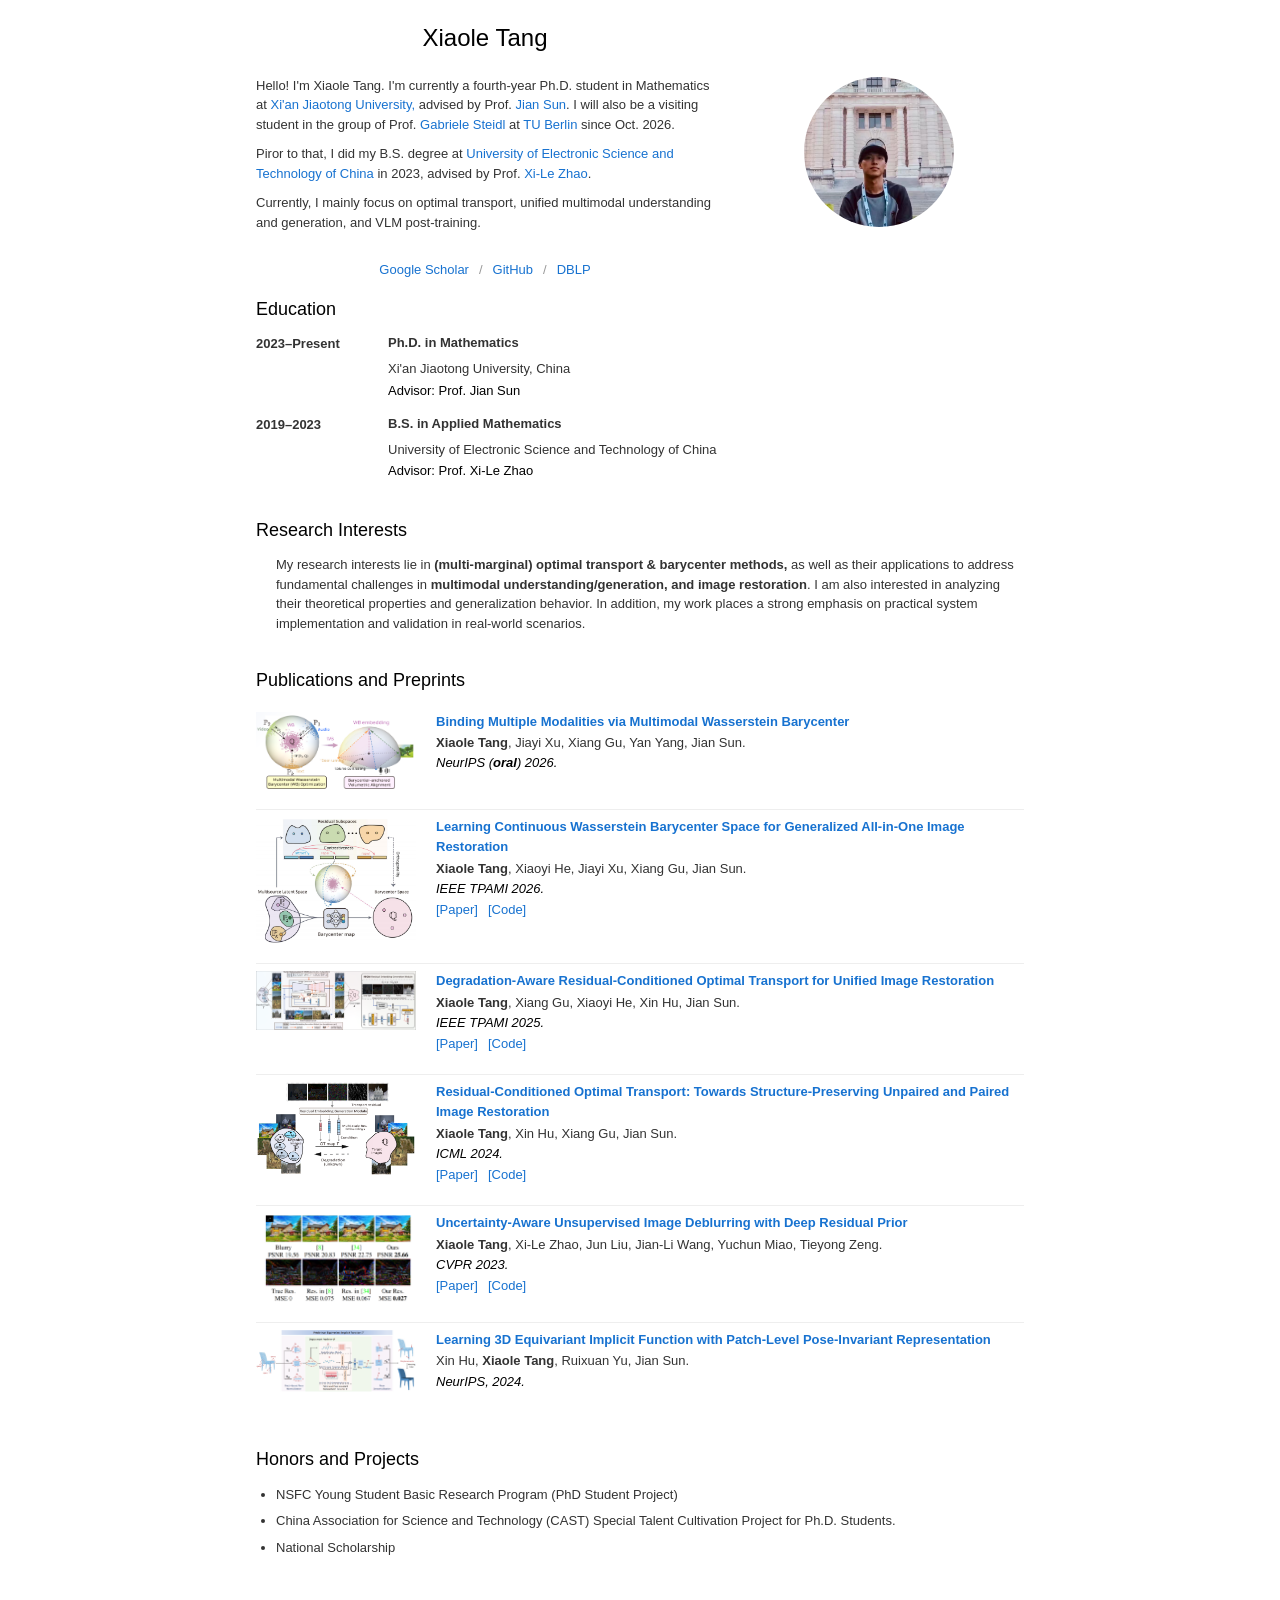
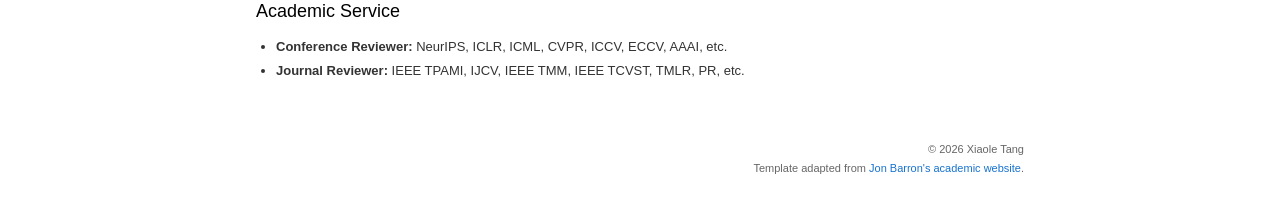
==== index.html @ a40a5c23 "Update index.html" ====
<!doctype html>
<html lang="en">
  <head>
    <meta charset="utf-8">
    <meta name="viewport" content="width=device-width, initial-scale=1">
    <meta name="author" content="Xiaole Tang">
    <meta name="description" content="Xiaole Tang is a Ph.D. student in Mathematics at Xi'an Jiaotong University, working on optimal transport, image restoration, and multimodal learning.">
    <title>Xiaole Tang</title>
    <link rel="stylesheet" href="stylesheet.css">
  </head>
  <body>
    <main class="page-shell">
<header class="hero">
  <div class="hero-content">
    <div class="profile-info">
      <h1>Xiaole Tang</h1>

<section class="bio" aria-label="Biography">
  <p>
    Hello! I'm Xiaole Tang. I'm currently a fourth-year Ph.D. student in Mathematics at
    <a href="https://en.xjtu.edu.cn/" target="_blank" rel="noreferrer">
      Xi'an Jiaotong University,
    </a>
    advised by Prof. <a href="https://gr.xjtu.edu.cn/jiansun/" target="_blank" rel="noreferrer">Jian Sun</a>.
    I will also be a visiting student in the group of Prof.
    <a href="https://www.tu.berlin/imageanalysis/ueber-uns/team/prof-dr-gabriele-steidl" target="_blank" rel="noreferrer">Gabriele Steidl</a>
    at <a href="https://www.tu.berlin/" target="_blank" rel="noreferrer">TU Berlin</a> since Oct. 2026.
  </p>

  <p>
    Piror to that, I did my B.S. degree at
    <a href="https://en.uestc.edu.cn/" target="_blank" rel="noreferrer">
      University of Electronic Science and Technology of China
    </a>
    in 2023, </a>
    advised by Prof. <a href="https://zhaoxile.github.io/" target="_blank" rel="noreferrer">Xi-Le Zhao</a>.
  </p>

  <p>
    Currently, I mainly focus on optimal transport, unified multimodal understanding and generation, and VLM post-training.
  </p>
</section>

      <nav class="profile-links" aria-label="Academic profiles">
        <a
          href="https://scholar.google.com/citations?hl=en&user=CwvKZ8QAAAAJ"
          target="_blank"
          rel="noreferrer"
        >Google Scholar</a>

        <a
          href="https://github.com/xl-tang3"
          target="_blank"
          rel="noreferrer"
        >GitHub</a>

        <a
          href="https://dblp.org/pid/331/0808"
          target="_blank"
          rel="noreferrer"
        >DBLP</a>
      </nav>
    </div>

    <img
      class="profile-photo"
      src="basic/tangxiaole.png"
      alt="Portrait of Xiaole Tang"
    >
  </div>
</header>

      <section aria-labelledby="education">
        <h2 id="education">Education</h2>
        <div class="timeline">
          <article class="timeline-item">
            <p class="timeline-date">2023–Present</p>
            <div>
              <h3>Ph.D. in Mathematics</h3>
              <p>Xi'an Jiaotong University, China</p>
              <p class="muted">Advisor: Prof. Jian Sun</p>
            </div>
          </article>
          <article class="timeline-item">
            <p class="timeline-date">2019–2023</p>
            <div>
              <h3>B.S. in Applied Mathematics</h3>
              <p>University of Electronic Science and Technology of China</p>
              <p class="muted">Advisor: Prof. Xi-Le Zhao</p>
            </div>
          </article>
        </div>
      </section>

      <section aria-labelledby="research-interests">
        <h2 id="research-interests">Research Interests</h2>
        <p class="interest-tags">
          My research interests lie in <strong>(multi-marginal) optimal transport & barycenter methods,</strong>
          as well as their applications to address fundamental challenges in <strong> multimodal understanding/generation, and image restoration</strong>. I am also interested in
          analyzing their theoretical properties and generalization behavior. In addition, my work places a
          strong emphasis on practical system implementation and validation in real-world scenarios.
        </p>
        <!-- <ul class="interest-tags">
          <li><strong>Multi-marignal Optimal Transport and Barycenters</strong></li>
          
          <li><strong>Scalable Multimodal Understanding and Generation</strong></li>

          <li><strong>Image Restoration</strong></li>
        </ul> -->
      </section>


<section aria-labelledby="publications">
  <h2 id="publications">Publications and Preprints</h2>

  <ol class="publication-list">

    <!-- Multimodal Wasserstein Barycenter -->
    <li class="publication-item">
      <div class="paper-thumbnail">
        <img
          src="images/barybind.png"
          alt="Binding Multiple Modalities via Multimodal Wasserstein Barycenter"
        >
      </div>

      <div class="paper-content">
        <p class="paper-title">
          Binding Multiple Modalities via Multimodal Wasserstein Barycenter
        </p>

        <p class="paper-authors">
          <strong>Xiaole Tang</strong>, Jiayi Xu, Xiang Gu, Yan Yang, Jian Sun.
        </p>

        <p class="venue">NeurIPS (<strong>oral</strong>) 2026.</p>

        <!--
        <p class="venue">
          Advances in Neural Information Processing Systems (NeurIPS), 2026.
        </p>
        -->
      </div>
    </li>

    <!-- BaryIR -->
    <li class="publication-item">
      <div class="paper-thumbnail">
        <img
          src="images/baryir.png"
          alt="Learning Continuous Wasserstein Barycenter Space"
        >
      </div>

      <div class="paper-content">
        <p class="paper-title">
          Learning Continuous Wasserstein Barycenter Space for Generalized
          All-in-One Image Restoration
        </p>

        <p class="paper-authors">
          <strong>Xiaole Tang</strong>, Xiaoyi He, Jiayi Xu, Xiang Gu, Jian Sun.
        </p>

        <p class="venue">
          IEEE TPAMI 2026.
        </p>

        <p class="paper-links">
          <a
            href="https://doi.org/10.1109/TPAMI.2026.3669121"
            target="_blank"
            rel="noreferrer"
          >[Paper]</a>

          <a
            href="https://github.com/xl-tang3/BaryIR"
            target="_blank"
            rel="noreferrer"
          >[Code]</a>
        </p>
      </div>
    </li>

    <!-- DA-RCOT -->
    <li class="publication-item">
      <div class="paper-thumbnail">
        <img
          src="images/darcot.png"
          alt="Degradation-Aware Residual-Conditioned Optimal Transport"
        >
      </div>

      <div class="paper-content">
        <p class="paper-title">
          Degradation-Aware Residual-Conditioned Optimal Transport for Unified
          Image Restoration
        </p>

        <p class="paper-authors">
          <strong>Xiaole Tang</strong>, Xiang Gu, Xiaoyi He, Xin Hu, Jian Sun.
        </p>

        <p class="venue">
          IEEE TPAMI 2025.
        </p>

        <p class="paper-links">
          <a
            href="https://doi.org/10.1109/TPAMI.2025.3562211"
            target="_blank"
            rel="noreferrer"
          >[Paper]</a>

          <a
            href="https://github.com/xl-tang3/DA-RCOT"
            target="_blank"
            rel="noreferrer"
          >[Code]</a>
        </p>
      </div>
    </li>

    <!-- RCOT -->
    <li class="publication-item">
      <div class="paper-thumbnail">
        <img
          src="images/RCOT.png"
          alt="Residual-Conditioned Optimal Transport"
        >
      </div>

      <div class="paper-content">
        <p class="paper-title">
          Residual-Conditioned Optimal Transport: Towards Structure-Preserving
          Unpaired and Paired Image Restoration
        </p>

        <p class="paper-authors">
          <strong>Xiaole Tang</strong>, Xin Hu, Xiang Gu, Jian Sun.
        </p>

        <p class="venue">
          ICML 2024.
        </p>

        <p class="paper-links">
          <a
            href="https://proceedings.mlr.press/v235/tang24d.html"
            target="_blank"
            rel="noreferrer"
          >[Paper]</a>

          <a
            href="https://github.com/xl-tang3/RCOT"
            target="_blank"
            rel="noreferrer"
          >[Code]</a>
        </p>
      </div>
    </li>

    <!-- UAUDeblur -->
    <li class="publication-item">
      <div class="paper-thumbnail">
        <img
          src="images/uaudeblur.png"
          alt="Uncertainty-Aware Unsupervised Image Deblurring"
        >
      </div>

      <div class="paper-content">
        <p class="paper-title">
          Uncertainty-Aware Unsupervised Image Deblurring with Deep Residual
          Prior
        </p>

        <p class="paper-authors">
          <strong>Xiaole Tang</strong>, Xi-Le Zhao, Jun Liu, Jian-Li Wang,
          Yuchun Miao, Tieyong Zeng.
        </p>

        <p class="venue">
          CVPR 2023.
        </p>

        <p class="paper-links">
          <a
            href="https://openaccess.thecvf.com/content/CVPR2023/html/Tang_Uncertainty-Aware_Unsupervised_Image_Deblurring_With_Deep_Residual_Prior_CVPR_2023_paper.html"
            target="_blank"
            rel="noreferrer"
          >[Paper]</a>

          <a
            href="https://github.com/xl-tang3/UAUDeblur"
            target="_blank"
            rel="noreferrer"
          >[Code]</a>
        </p>
      </div>
    </li>

    <!-- 3D Equivariant Implicit Function -->
    <li class="publication-item">
      <div class="paper-thumbnail">
        <img
          src="images/eqif.png"
          alt="Learning 3D Equivariant Implicit Function"
        >
      </div>

      <div class="paper-content">
        <p class="paper-title">
          Learning 3D Equivariant Implicit Function with Patch-Level
          Pose-Invariant Representation
        </p>

        <p class="paper-authors">
          Xin Hu, <strong>Xiaole Tang</strong>, Ruixuan Yu, Jian Sun.
        </p>

        <p class="venue">
          NeurIPS, 2024.
        </p>
      </div>
    </li>

  </ol>
</section>

      <section aria-labelledby="honors-projects">
        <h2 id="honors-projects">Honors and Projects</h2>
        <ul class="feature-list">
          <li>NSFC Young Student Basic Research Program (PhD Student Project)</li>
          <li>China Association for Science and Technology (CAST) Special Talent Cultivation Project for Ph.D. Students.</li>
          <li>National Scholarship</li>
        </ul>
      </section>
      
      <section aria-labelledby="academic-service">
  <h2 id="academic-service">Academic Service</h2>
<ul class="service-list">
  <li>
    <strong>Conference Reviewer:</strong>
     NeurIPS, ICLR, ICML, CVPR, ICCV, ECCV, AAAI, etc.
  </li>

  <li>
    <strong>Journal Reviewer:</strong>
    IEEE TPAMI, IJCV, IEEE TMM, IEEE TCVST, TMLR, PR, etc.
  </li>
</ul>
</section>

      <footer>
        <p>© 2026 Xiaole Tang</p>
        <p>Template adapted from <a href="https://jonbarron.info/" target="_blank" rel="noreferrer">Jon Barron's academic website</a>.</p>
      </footer>
    </main>
  </body>
</html>
---- stylesheet.css ----
:root {
  --text: #333333;
  --muted: #666666;
  --link: #1772d0;
  --link-hover: #f09228;
  --paper: #ffffff;
}

* {
  box-sizing: border-box;
}

body {
  margin: 0;
  color: var(--text);
  background: var(--paper);
  font-family: Arial, Helvetica, sans-serif;
  font-size: 14px;
  line-height: 1.5;
}

a {
  color: var(--link);
  text-decoration: none;
}

a:hover,
a:focus-visible {
  color: var(--link-hover);
}

.page-shell {
  width: 100%;
  max-width: 800px;
  margin: 0 auto;
  padding: 24px 16px 16px;
}

.bio {
  font-family: Arial, Helvetica, sans-serif;
  font-size: 13px;
  line-height: 1.5;
  text-align: left;
}

.bio p {
  margin-bottom: 10px;
}

.hero-content {
  display: grid;
  grid-template-columns: minmax(0, 1fr) 300px;
  align-items: center;
  gap: 10px;
}

.profile-info {
  text-align: center;
}

.profile-photo {
  display: block;
  width: 150px;
  height: 150px;
  margin-left: 80px;
  object-fit: cover;
  object-position: center;
  border-radius: 503px;
  gap: 50px;
}

h1,
h2,
h3,
p {
  margin-top: 0;
}

h1 {
  margin-bottom: 5px;
  color: #000000;
  font-family: Arial, Helvetica, sans-serif;
  font-size: 24px;
  font-weight: 400;
  line-height: 1.2;
}

h2 {
  margin-bottom: 13px;
  color: #000000;
  font-size: 18px;
  font-weight: 400;
  line-height: 1.3;
}

h3 {
  margin-bottom: 6px;
  font-size: 13px;
  line-height: 1.45;
}

.affiliation {
  margin-bottom: 14px;
  color: var(--text);
  font-size: 14px;
}

.profile-links {
  display: flex;
  flex-wrap: wrap;
  font-size: 13px;
  justify-content: center;
  gap: 0;
}

.profile-links a {
  display: inline-flex;
  align-items: center;
}

.profile-links a:not(:last-child)::after {
  content: "/";
  margin: 0 10px;
  color: #999999;
}

section {
  padding: 18px 0;
}

.timeline {
  display: grid;
  font-size: 13px;
  gap: 13px;
}

.timeline-item {
  display: grid;
  grid-template-columns: 118px 1fr;
  gap: 14px;
}

.timeline-item p {
  margin-bottom: 2px;
}

.timeline-date {
  color: var(--text);
  font-weight: 700;
}

.muted,
.section-heading p,
.venue {
  color: #000000;
}

/* Research Interests：每个研究方向单独一行 */
.interest-tags {
  display: block;
  margin: 8px 0 0;
  font-size: 13px;
  padding-left: 20px;
}

.interest-tags li {
  margin: 5px 0;
  padding: 0;
}

/* Honors and Projects */
.feature-list {
  margin: 0;
  font-size: 13px;
  padding-left: 20px;
}

.feature-list li {
  margin: 7px 0;
}

/* Publications 标题区域 */
.section-heading {
  display: flex;
  align-items: baseline;
  justify-content: space-between;
  gap: 20px;
}

.section-heading h2,
.section-heading p {
  margin-bottom: 13px;
}

.section-heading p {
  font-size: 13px;
}

.publication-item {
  display: grid;
  grid-template-columns: 160px minmax(0, 1fr);
  align-items: start;
  gap: 20px;
}

.paper-thumbnail img {
  display: block;
  width: 100%;
  height: 100%;
  object-fit: cover;
  border-radius: 0px;
}

.paper-content {
  min-width: 0;
}

.publication-group {
  margin: 14px 0 6px;
  color: #000000;
  font-size: 8px;
  font-weight: 400;
}

/* 论文列表 */
.publication-list {
  margin: 0;
  padding: 0;
  list-style: none;
}

/* 每篇论文之间的间距和分隔线 */
.publication-list li {
  margin-bottom: 1px;
  padding: 6px 0 20px;
  border-bottom: 1px solid #eeeeee;
}

.publication-list li:last-child {
  margin-bottom: 0;
  border-bottom: none;
}

.publication-list p {
  margin: 0;
  line-height: 1.55;
}

.publication-list .paper-title {
  margin-bottom: 1.5px;
}

.paper-title {
  color: var(--link);
  font-size: 13px;
  font-weight: 700;
  line-height: 1.45;
}

.paper-authors {
  margin: 0;
  line-height: 1.25;
  font-size: 13px;
}

.venue {
  font-style: italic;
  font-size: 13px;

}

.paper-links {
  display: flex;
  flex-wrap: wrap;
  gap: 10px;
  font-size: 13px;
  padding-top: 1px;
}

/* Academic Service */
.service-list {
  font-size: 13px;
  margin: 5px 0 18px;
  padding-left: 20px;
}

.service-list li {
  font-size: 13px;
  margin: 5px 0;
}

/* 页脚 */
footer {
  padding: 24px 0 8px;
  color: var(--muted);
  font-size: 11px;
  text-align: right;
}

footer p {
  margin-bottom: 3px;
}

/* 手机端 */
@media (max-width: 600px) {
  .page-shell {
    padding: 16px 18px;
  }

  .hero {
    padding-top: 18px;
  }

  .hero-content {
    grid-template-columns: 1fr;
    gap: 18px;
  }

  .profile-info {
    text-align: left;
  }

  .profile-photo {
    width: 170px;
    height: 170px;
    margin: 0 auto;
  }

  .timeline-item {
    grid-template-columns: 1fr;
    gap: 1px;
  }

  .section-heading {
    display: block;
  }

  .section-heading p {
    margin-top: -7px;
  }
}
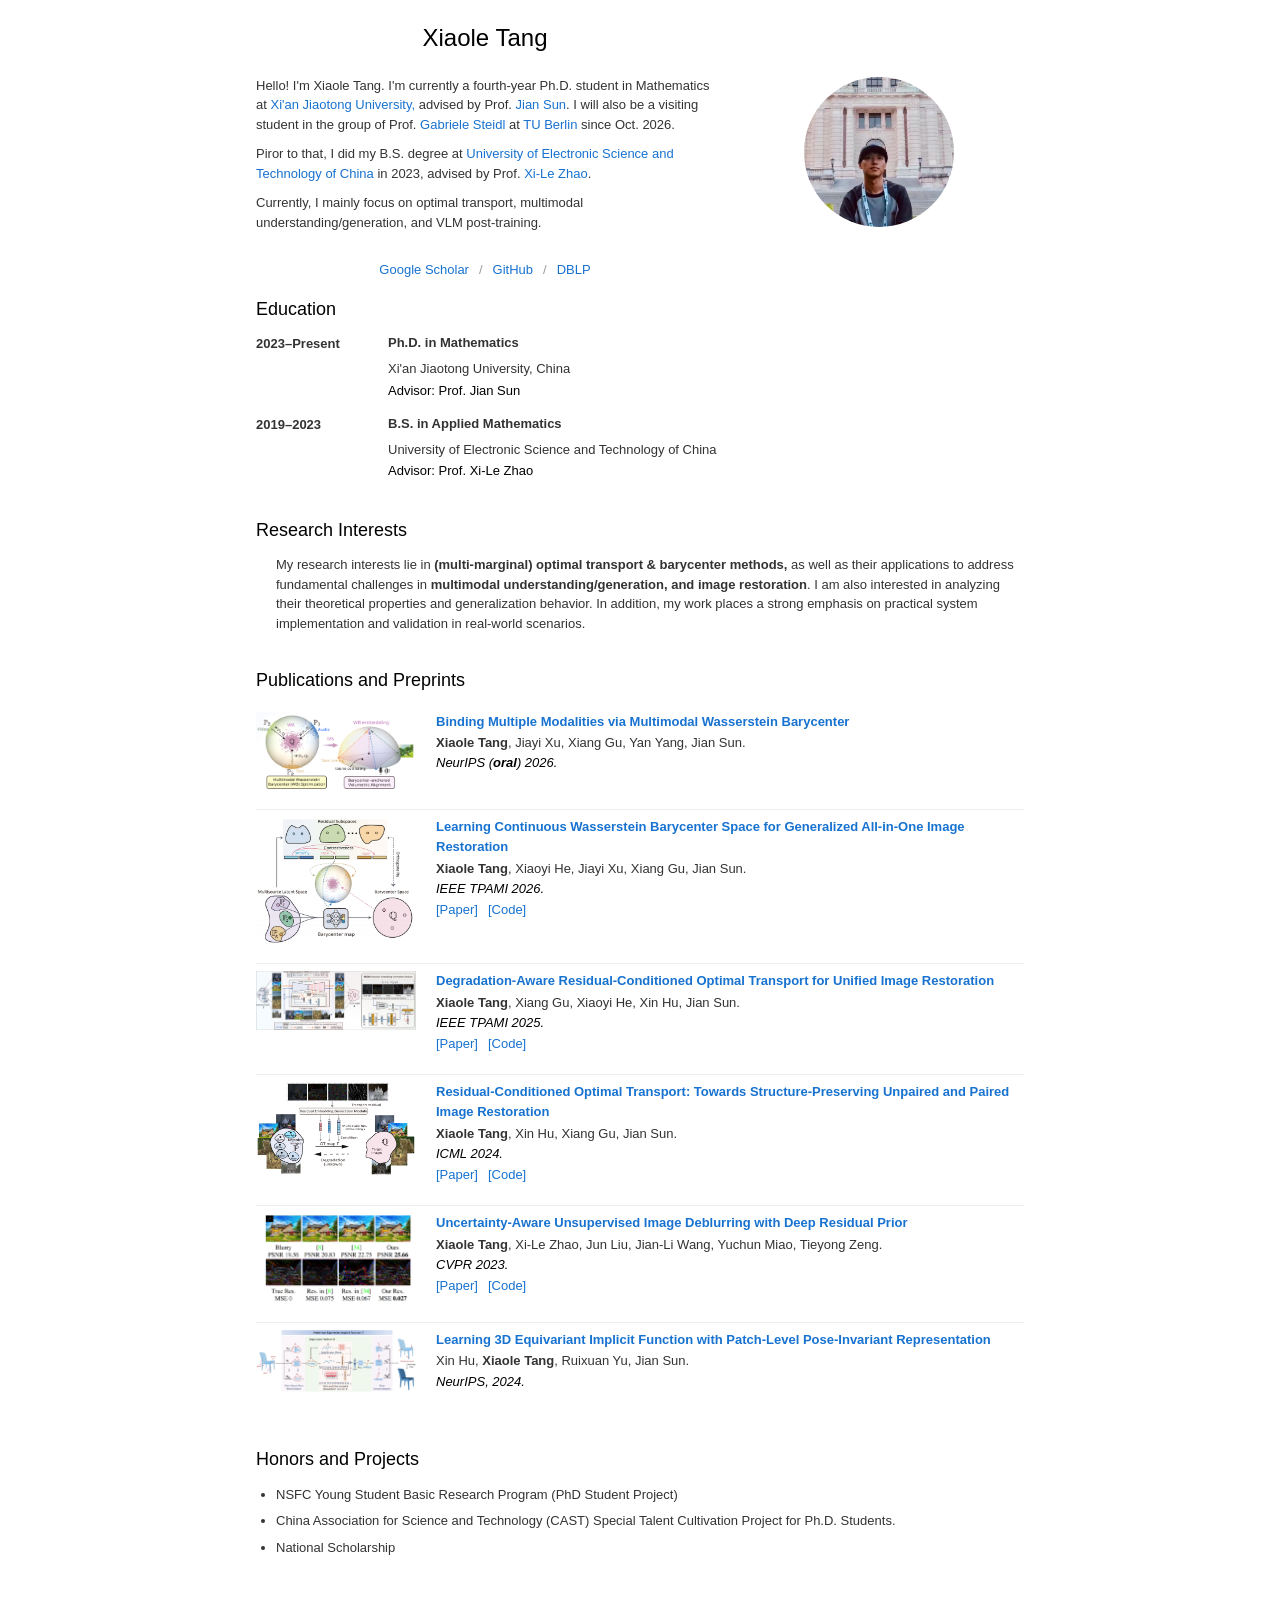
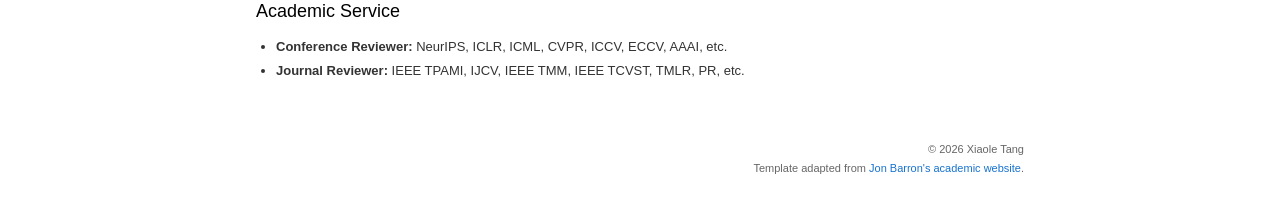
==== commit 7a5e072c: "Update index.html" ====
--- a/index.html
+++ b/index.html
@@ -37,7 +37,7 @@
   </p>
 
   <p>
-    Currently, I mainly focus on optimal transport, unified multimodal understanding and generation, and VLM post-training.
+    Currently, I mainly focus on optimal transport, multimodal understanding/generation, and VLM post-training.
   </p>
 </section>
 
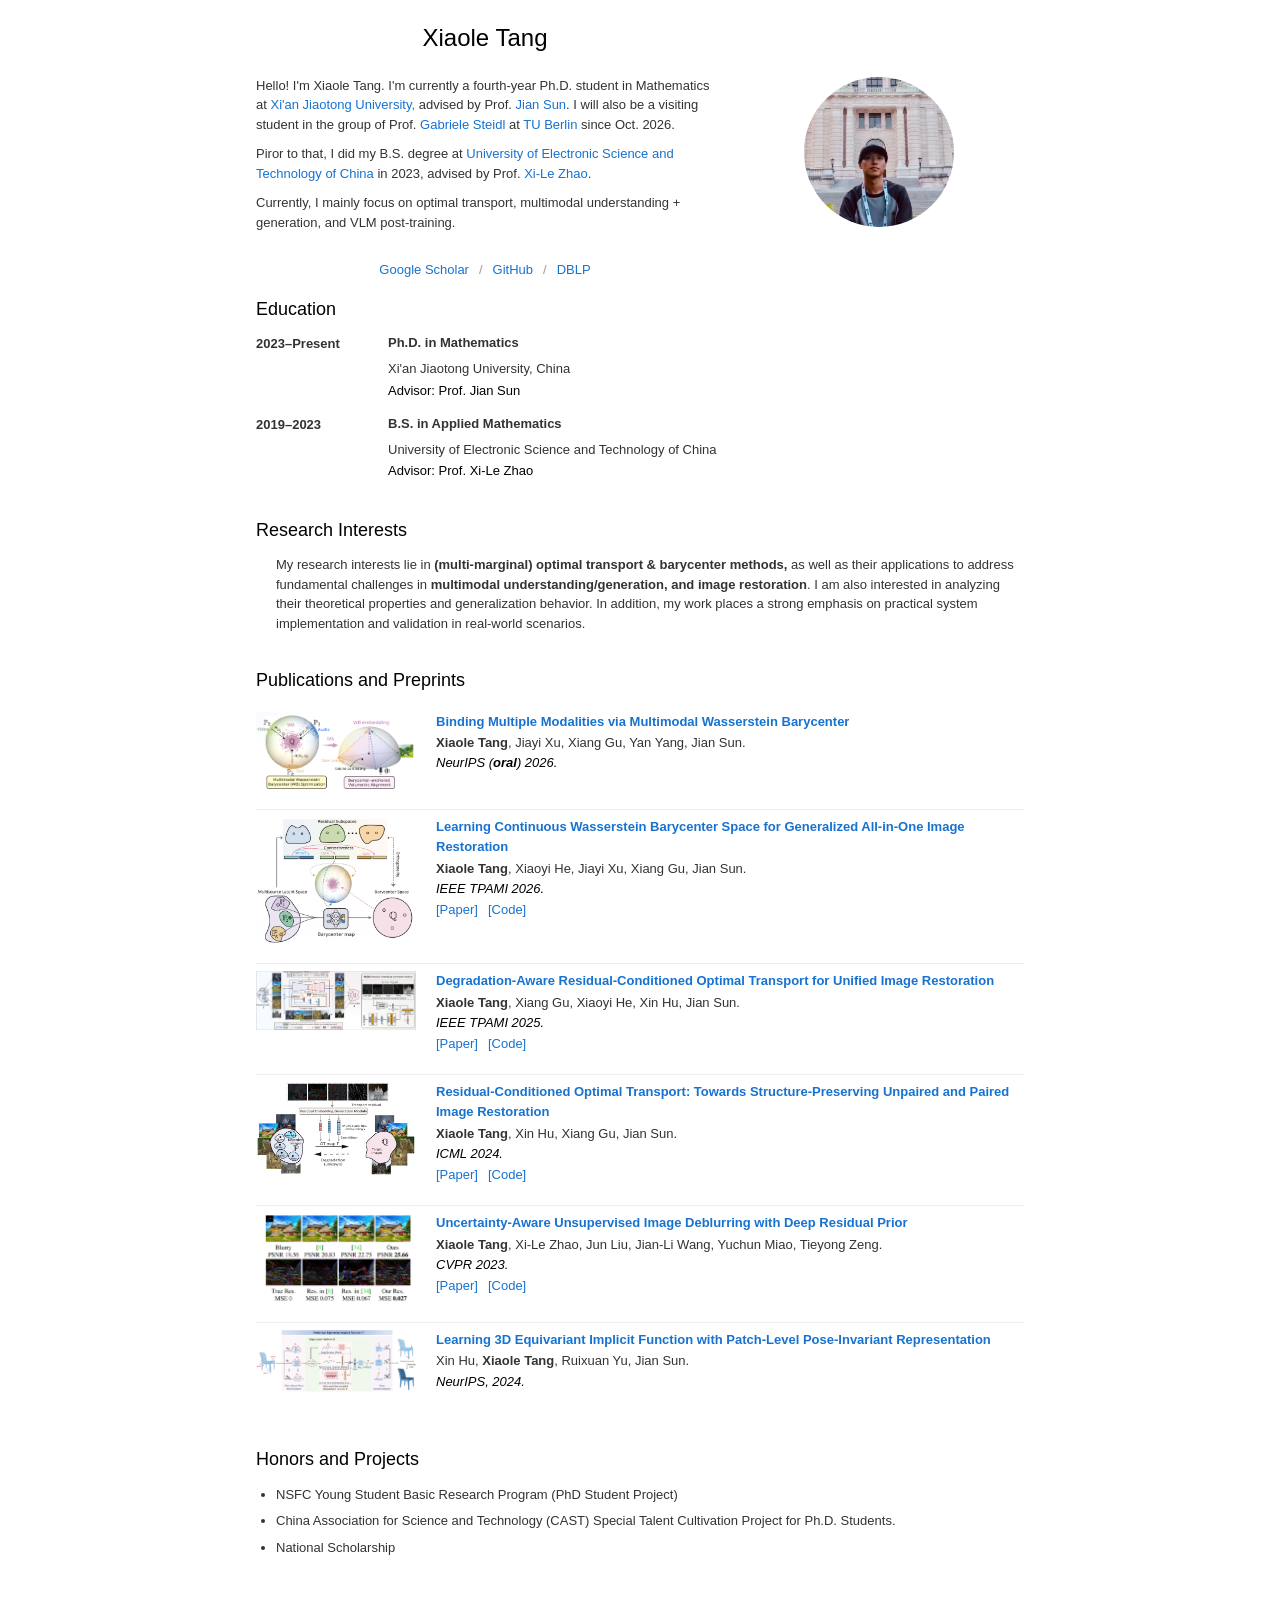
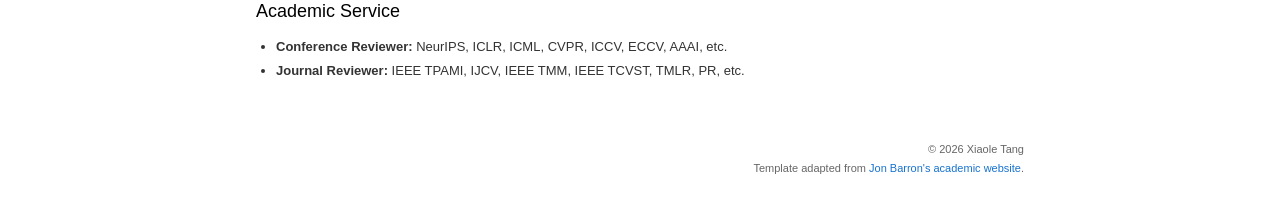
==== commit 7597459d: "Update index.html" ====
--- a/index.html
+++ b/index.html
@@ -37,7 +37,7 @@
   </p>
 
   <p>
-    Currently, I mainly focus on optimal transport, multimodal understanding/generation, and VLM post-training.
+    Currently, I mainly focus on optimal transport, multimodal understanding + generation, and VLM post-training.
   </p>
 </section>
 
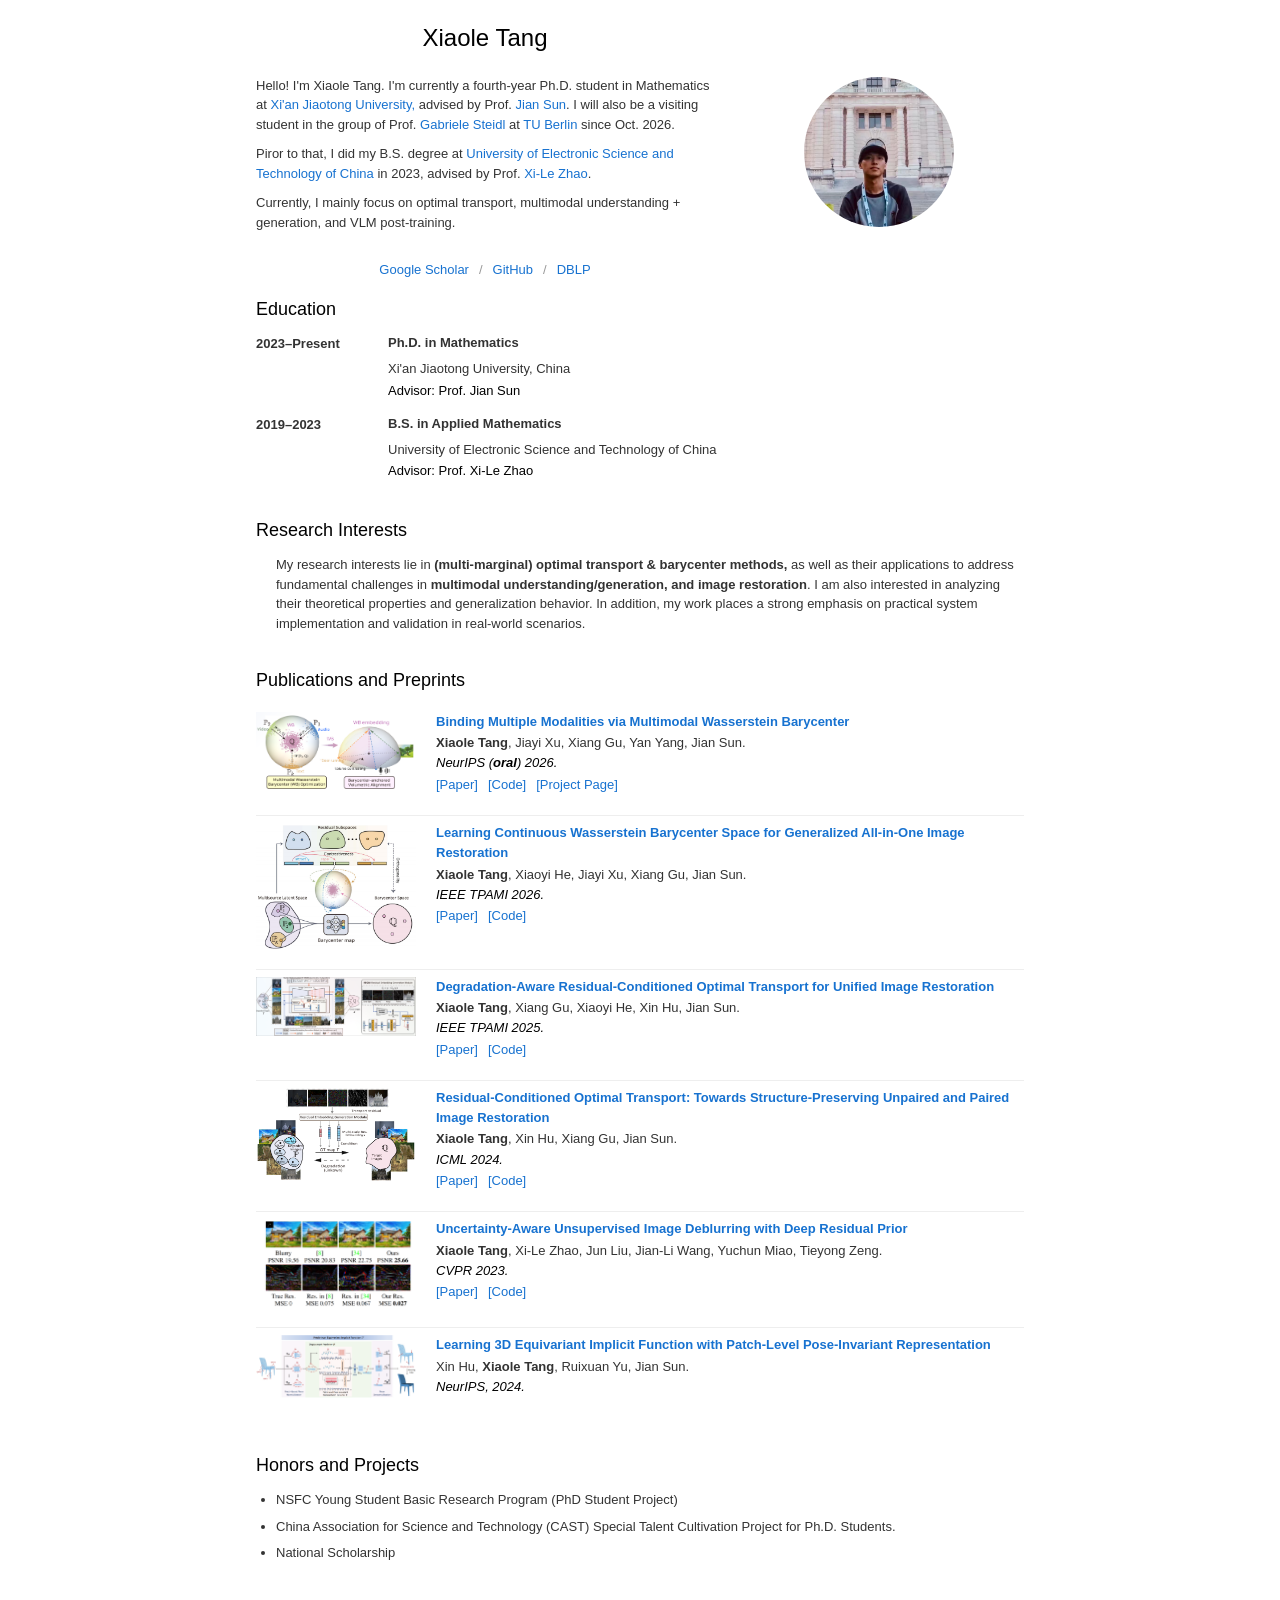
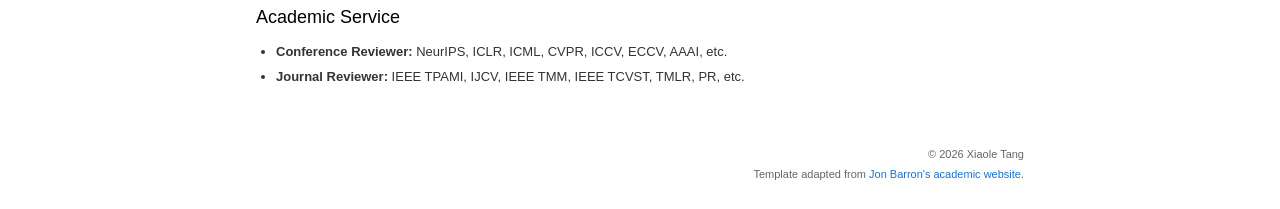
==== commit 4492ebe5: "Update index.html" ====
--- a/index.html
+++ b/index.html
@@ -140,6 +140,26 @@
           Advances in Neural Information Processing Systems (NeurIPS), 2026.
         </p>
         -->
+        <p class="paper-links">
+          <a
+            href="https://xl-tang3.github.io/BaryBind/assets/paper.pdf"
+            target="_blank"
+            rel="noreferrer"
+          >[Paper]</a>
+
+          <a
+            href="https://github.com/xl-tang3/BaryBind"
+            target="_blank"
+            rel="noreferrer"
+          >[Code]</a>
+
+          <a
+            href="https://xl-tang3.github.io/BaryBind/"
+            target="_blank"
+            rel="noreferrer"
+          >[Project Page]</a>
+        </p>
+        
       </div>
     </li>
 
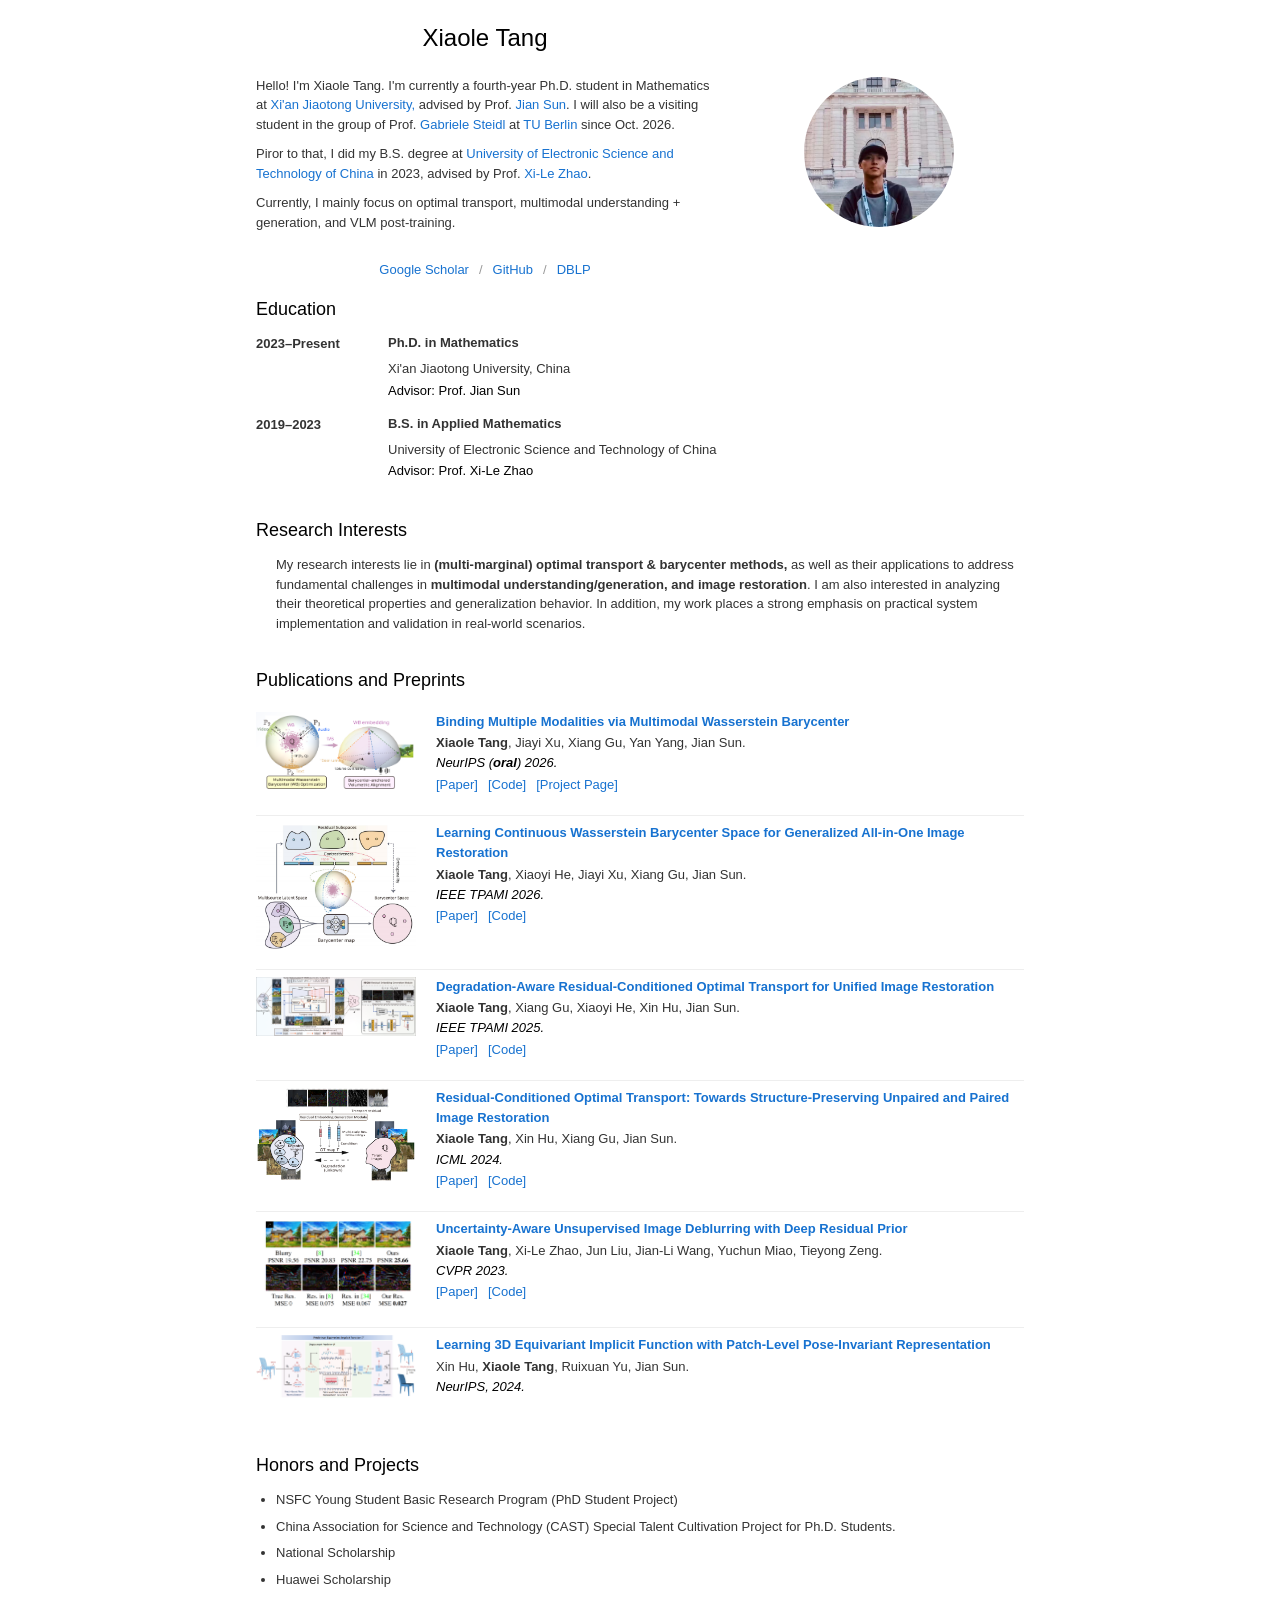
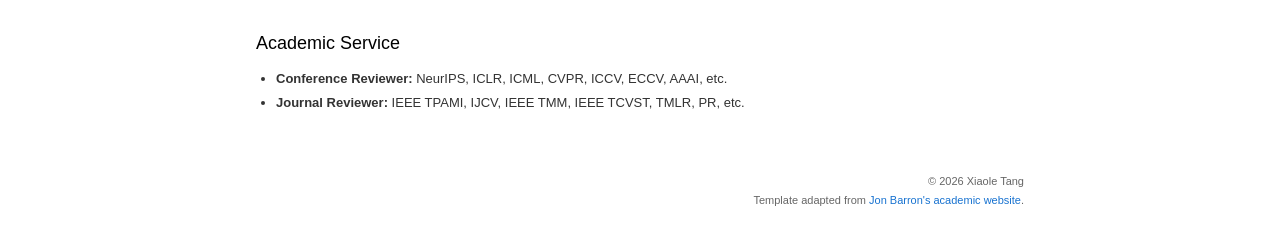
==== commit 7db19157: "Update index.html" ====
--- a/index.html
+++ b/index.html
@@ -142,7 +142,7 @@
         -->
         <p class="paper-links">
           <a
-            href="https://xl-tang3.github.io/BaryBind/assets/paper.pdf"
+            href="https://arxiv.org/abs/2609.33800"
             target="_blank"
             rel="noreferrer"
           >[Paper]</a>
@@ -354,6 +354,7 @@
           <li>NSFC Young Student Basic Research Program (PhD Student Project)</li>
           <li>China Association for Science and Technology (CAST) Special Talent Cultivation Project for Ph.D. Students.</li>
           <li>National Scholarship</li>
+            <li>Huawei Scholarship</li>
         </ul>
       </section>
       
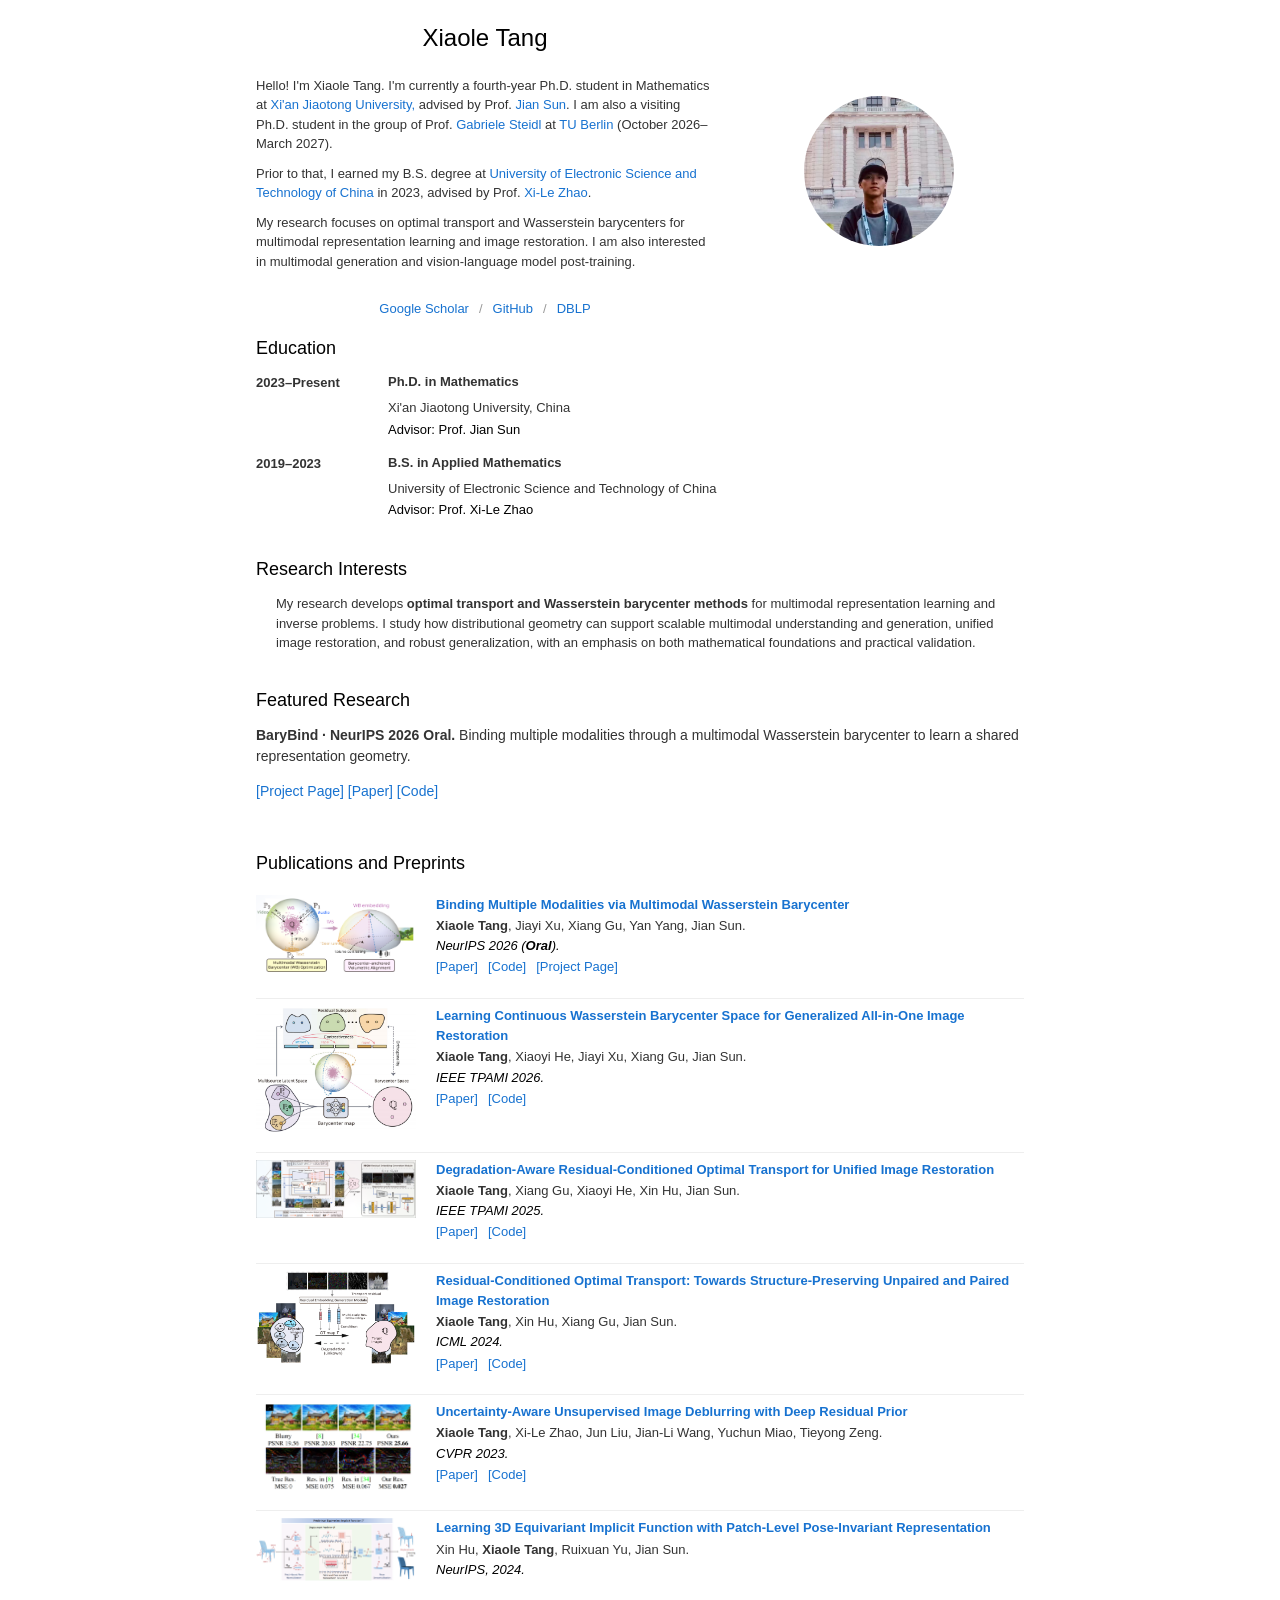
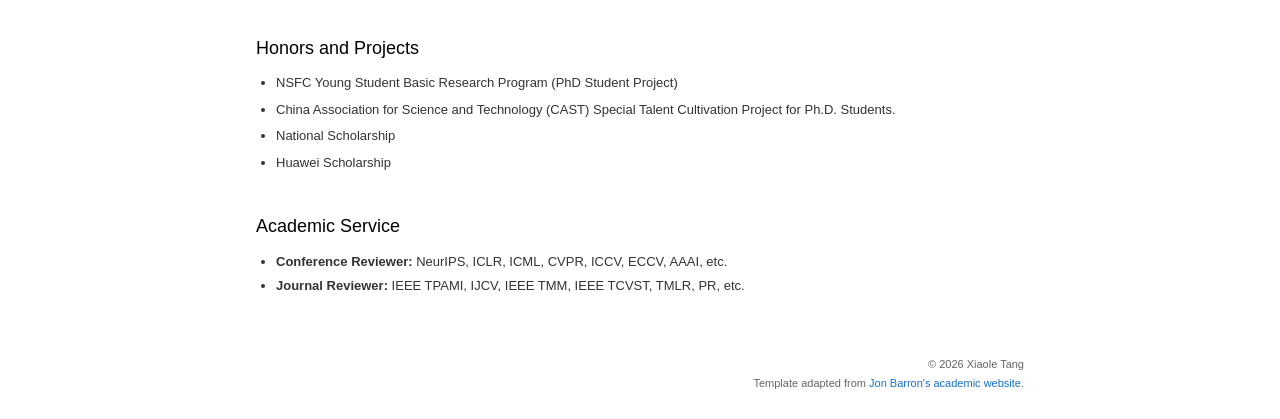
==== commit 7b56d194: "Refine academic bio and feature BaryBind research" ====
--- a/index.html
+++ b/index.html
@@ -18,26 +18,26 @@
 <section class="bio" aria-label="Biography">
   <p>
     Hello! I'm Xiaole Tang. I'm currently a fourth-year Ph.D. student in Mathematics at
-    <a href="https://en.xjtu.edu.cn/" target="_blank" rel="noreferrer">
+    <a href="https://en.xjtu.edu.cn/" target="_blank" rel="noopener noreferrer">
       Xi'an Jiaotong University,
     </a>
     advised by Prof. <a href="https://gr.xjtu.edu.cn/jiansun/" target="_blank" rel="noreferrer">Jian Sun</a>.
-    I will also be a visiting student in the group of Prof.
+    I am also a visiting Ph.D. student in the group of Prof.
     <a href="https://www.tu.berlin/imageanalysis/ueber-uns/team/prof-dr-gabriele-steidl" target="_blank" rel="noreferrer">Gabriele Steidl</a>
-    at <a href="https://www.tu.berlin/" target="_blank" rel="noreferrer">TU Berlin</a> since Oct. 2026.
+    at <a href="https://www.tu.berlin/" target="_blank" rel="noreferrer">TU Berlin</a> (October 2026–March 2027).
   </p>
 
   <p>
-    Piror to that, I did my B.S. degree at
+    Prior to that, I earned my B.S. degree at
     <a href="https://en.uestc.edu.cn/" target="_blank" rel="noreferrer">
       University of Electronic Science and Technology of China
     </a>
-    in 2023, </a>
+    in 2023,
     advised by Prof. <a href="https://zhaoxile.github.io/" target="_blank" rel="noreferrer">Xi-Le Zhao</a>.
   </p>
 
   <p>
-    Currently, I mainly focus on optimal transport, multimodal understanding + generation, and VLM post-training.
+    My research focuses on optimal transport and Wasserstein barycenters for multimodal representation learning and image restoration. I am also interested in multimodal generation and vision-language model post-training.
   </p>
 </section>
 
@@ -94,21 +94,15 @@
 
       <section aria-labelledby="research-interests">
         <h2 id="research-interests">Research Interests</h2>
-        <p class="interest-tags">
-          My research interests lie in <strong>(multi-marginal) optimal transport & barycenter methods,</strong>
-          as well as their applications to address fundamental challenges in <strong> multimodal understanding/generation, and image restoration</strong>. I am also interested in
-          analyzing their theoretical properties and generalization behavior. In addition, my work places a
-          strong emphasis on practical system implementation and validation in real-world scenarios.
-        </p>
-        <!-- <ul class="interest-tags">
-          <li><strong>Multi-marignal Optimal Transport and Barycenters</strong></li>
-          
-          <li><strong>Scalable Multimodal Understanding and Generation</strong></li>
-
-          <li><strong>Image Restoration</strong></li>
-        </ul> -->
+        <p class="interest-tags">My research develops <strong>optimal transport and Wasserstein barycenter methods</strong> for multimodal representation learning and inverse problems. I study how distributional geometry can support scalable multimodal understanding and generation, unified image restoration, and robust generalization, with an emphasis on both mathematical foundations and practical validation.</p>
       </section>
 
+
+<section aria-labelledby="featured-research">
+  <h2 id="featured-research">Featured Research</h2>
+  <p class="featured-intro"><strong>BaryBind · NeurIPS 2026 Oral.</strong> Binding multiple modalities through a multimodal Wasserstein barycenter to learn a shared representation geometry.</p>
+  <p class="featured-links"><a href="https://xl-tang3.github.io/BaryBind/" target="_blank" rel="noopener noreferrer">[Project Page]</a> <a href="https://arxiv.org/abs/2609.33800" target="_blank" rel="noopener noreferrer">[Paper]</a> <a href="https://github.com/xl-tang3/BaryBind" target="_blank" rel="noopener noreferrer">[Code]</a></p>
+</section>
 
 <section aria-labelledby="publications">
   <h2 id="publications">Publications and Preprints</h2>
@@ -133,7 +127,7 @@
           <strong>Xiaole Tang</strong>, Jiayi Xu, Xiang Gu, Yan Yang, Jian Sun.
         </p>
 
-        <p class="venue">NeurIPS (<strong>oral</strong>) 2026.</p>
+        <p class="venue">NeurIPS 2026 (<strong>Oral</strong>).</p>
 
         <!--
         <p class="venue">
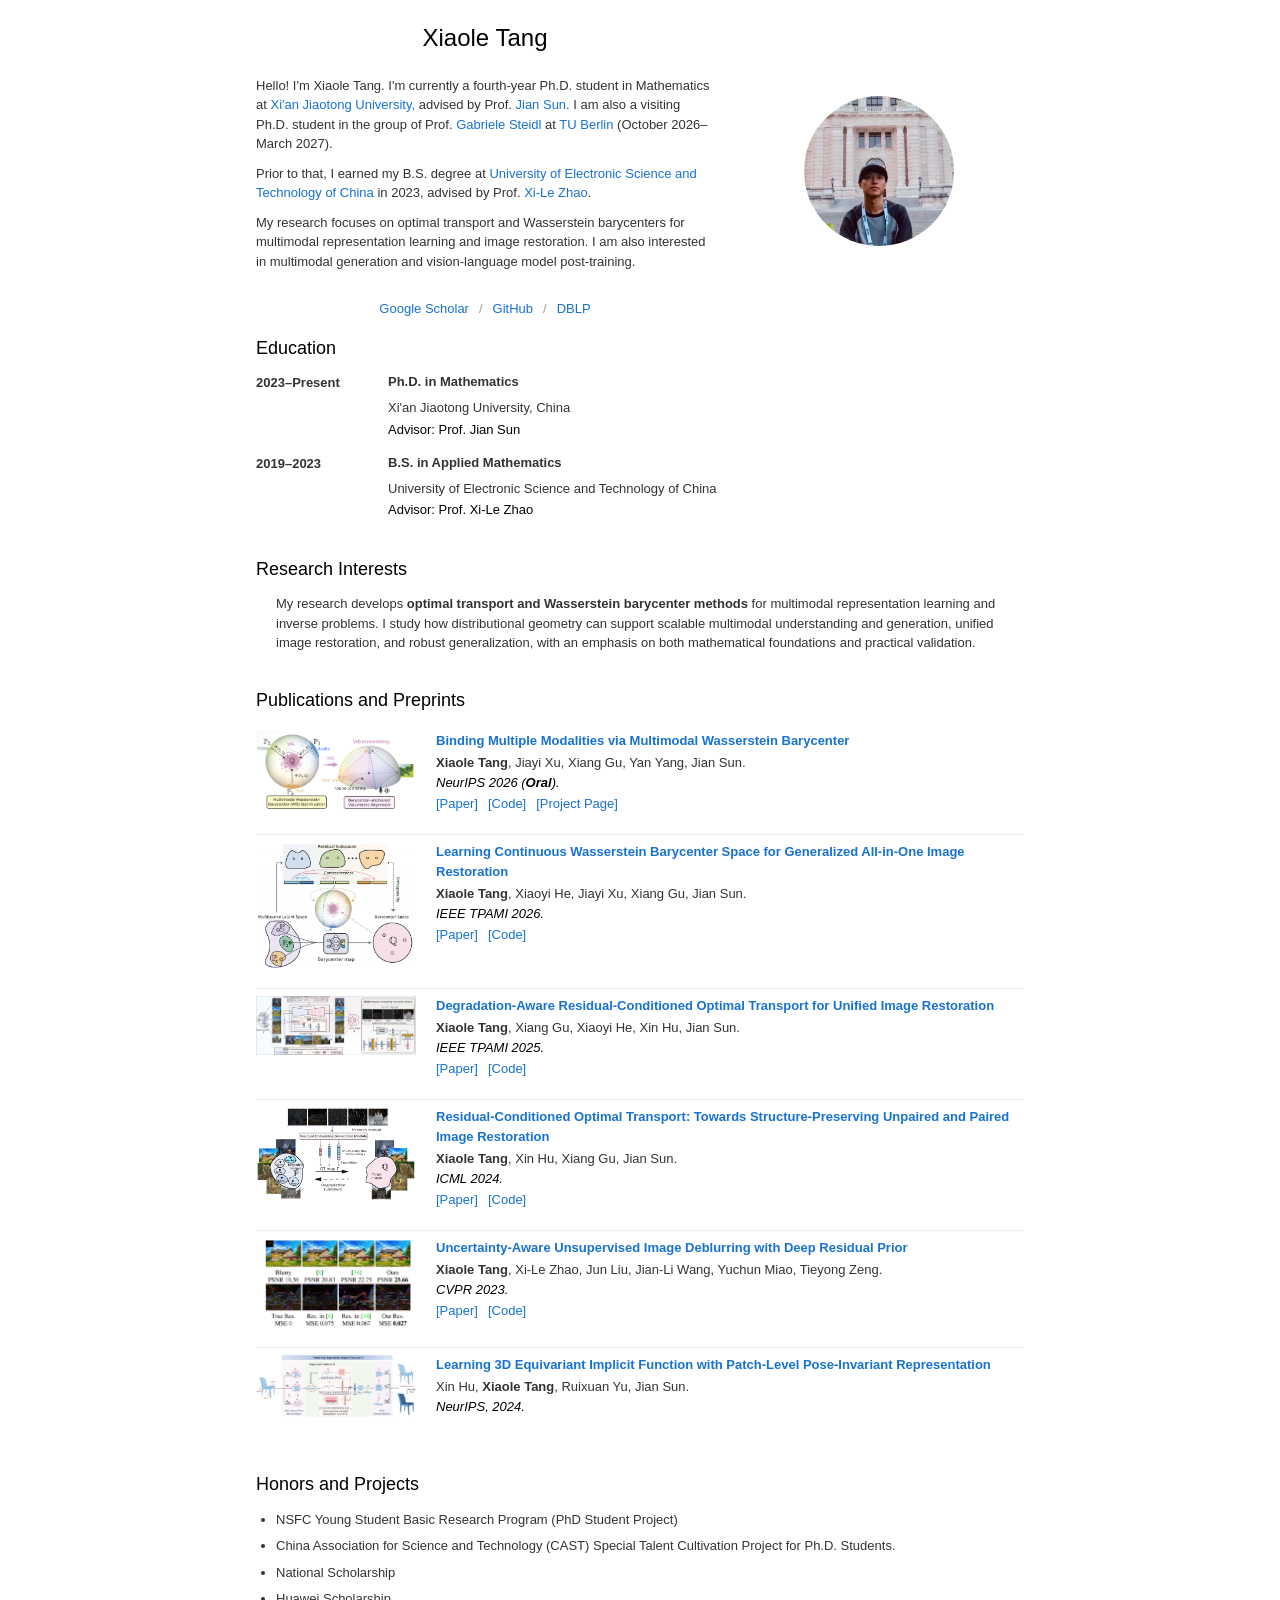
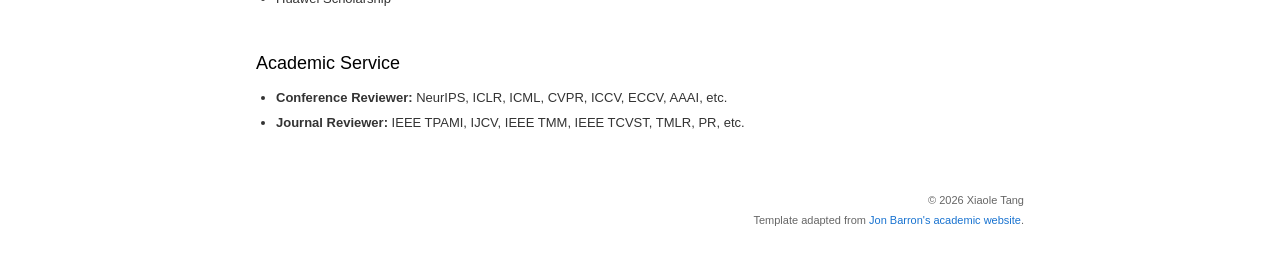
==== commit c61a8708: "Update index.html" ====
--- a/index.html
+++ b/index.html
@@ -98,12 +98,6 @@
       </section>
 
 
-<section aria-labelledby="featured-research">
-  <h2 id="featured-research">Featured Research</h2>
-  <p class="featured-intro"><strong>BaryBind · NeurIPS 2026 Oral.</strong> Binding multiple modalities through a multimodal Wasserstein barycenter to learn a shared representation geometry.</p>
-  <p class="featured-links"><a href="https://xl-tang3.github.io/BaryBind/" target="_blank" rel="noopener noreferrer">[Project Page]</a> <a href="https://arxiv.org/abs/2609.33800" target="_blank" rel="noopener noreferrer">[Paper]</a> <a href="https://github.com/xl-tang3/BaryBind" target="_blank" rel="noopener noreferrer">[Code]</a></p>
-</section>
-
 <section aria-labelledby="publications">
   <h2 id="publications">Publications and Preprints</h2>
 
--- a/stylesheet.css
+++ b/stylesheet.css
@@ -338,4 +338,15 @@
   .section-heading p {
     margin-top: -7px;
   }
-}+}
+/* Subtle enhancements consistent with the original academic layout */
+.featured-intro { margin: 0 0 5px; font-size: 13px; line-height: 1.6; }
+.featured-links { display: flex; flex-wrap: wrap; gap: 12px; margin: 0; font-size: 13px; }
+.profile-links a:focus-visible, .paper-links a:focus-visible, .featured-links a:focus-visible { outline: 2px solid var(--link); outline-offset: 3px; }
+@media (max-width: 600px) {
+  .profile-links { justify-content: flex-start; }
+  .publication-item { grid-template-columns: minmax(0, 1fr); gap: 8px; }
+  .paper-thumbnail { max-width: 240px; }
+  .profile-photo { margin: 0 auto; }
+  .interest-tags { padding-left: 0; }
+}
